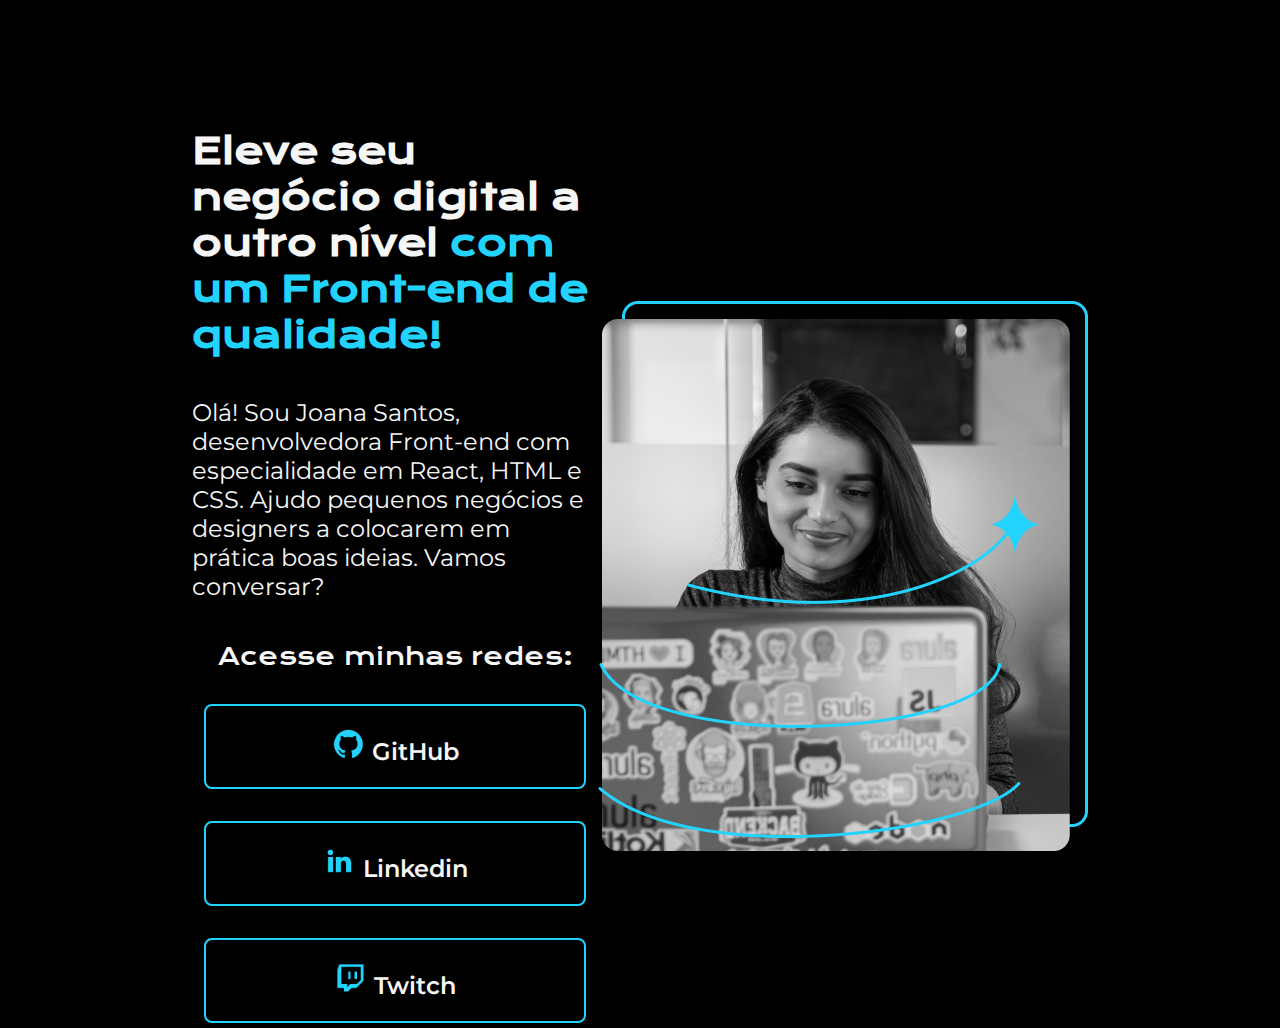
==== index.html @ f89adf10 "Commit inicial" ====
<!DOCTYPE html>
<html lang="pt-br">

<head>
    <meta charset="UTF-8">
    <meta http-equiv="X-UA-Compatible" content="IE=edge">
    <meta name="viewport" content="width=device-width, initial-scale=1.0">
    <title>Portifolio</title>
    <link rel="stylesheet" href="style.css">
</head>

<body>
    <header></header>
    <main class="apresentacao">
        <section class="apresentacao__conteudo">
            <h1 class="apresentacao__conteudo__titulo">
                Eleve seu negócio digital a outro nível
                <strong class="titulo-destaque">com um Front-end de qualidade!
                </strong>
            </h1>
            <p class="apresentacao__conteudo__texto">Olá! Sou Joana Santos, desenvolvedora
                Front-end com especialidade em React, HTML e
                CSS. Ajudo pequenos negócios e designers a
                colocarem em prática boas ideias. Vamos
                conversar?</p>
            <div class="apresentacao__links">
                <h2 class="apresentacao__links__subtitulo">Acesse minhas redes:</h2>
                <a class="apresentacao__links__link" href="https://github.com/rafaballerini">
                    <img src="./assets/github.png">
                    GitHub
                </a>
                <a class="apresentacao__links__link" href="https://linkedin.com/in/rafaellaballerini">
                    <img src="./assets/linkedin.png">
                    Linkedin
                </a>
                <a class="apresentacao__links__link" href="https://twitch.tv/guilimadev">
                    <img src="./assets/twitch.png">
                    Twitch
                </a>
            </div>
        </section>
        <img src="./assets/imagem.png" alt="Foto da Joana Santos programando">
    </main>
    <footer></footer>
</body>

</html>
---- style.css ----
@import url('https://fonts.googleapis.com/css2?family=Krona+One&family=Montserrat:wght@400;600&display=swap');

* {
    margin: 0;
    padding: 0;
}

body{
    height: 100vh;
    box-sizing: border-box;
    background-color: #000000;
    color: #F6F6F6;
}

.titulo-destaque {
    color: #22D4FD;
}

.apresentacao {
    display: flex;
    align-items: center;
    justify-content: space-between;
    margin: 10% 15%;
}

.apresentacao__conteudo {
    width: 615px;
    display: flex;
    flex-direction: column;
    gap: 40px;
}

.apresentacao__conteudo__titulo {
    font-size: 36px;
    font-family: "Krona One", sans-serif;
}

.apresentacao__conteudo__texto {
    font-size: 24px;
    font-family: "Montserrat", sans-serif;
}

.apresentacao__links {
    display: flex;
    justify-content: space-between;
    flex-direction: column;
    align-items: center;
    gap: 32px;
}

.apresentacao__links__subtitulo {
    font-family: "Krona One", sans-serif;
    font-weight: 400;
    font-size: 24px;
}

.apresentacao__links__link {
    /* background-color: #22D4FD; */
    border: 2px solid #22D4FD;
    width: 378px;
    text-align: center;
    border-radius: 8px;
    padding: 21.5px 0;
    font-size: 24px;
    font-family: "Montserrat", sans-serif;
    font-weight: 600;
    color: #F6F6F6;
    text-decoration: none;
}
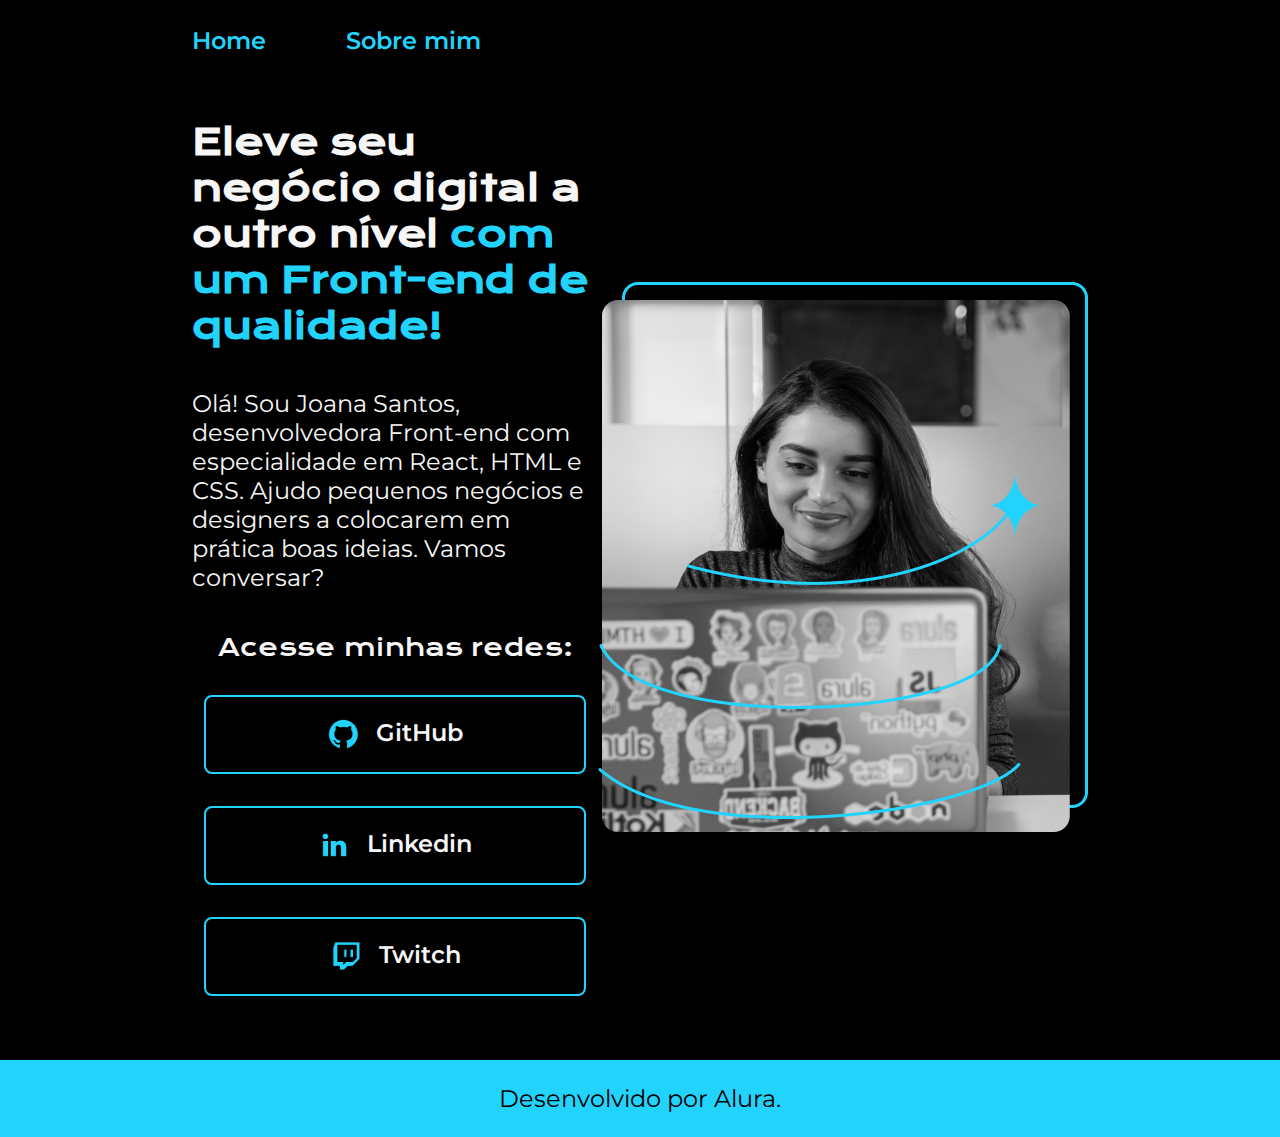
==== commit c992b06f: "acrescentou cabecalho" ====
--- a/index.html
+++ b/index.html
@@ -6,11 +6,16 @@
     <meta http-equiv="X-UA-Compatible" content="IE=edge">
     <meta name="viewport" content="width=device-width, initial-scale=1.0">
     <title>Portifolio</title>
-    <link rel="stylesheet" href="style.css">
+    <link rel="stylesheet" href="./styles/style.css">
 </head>
 
 <body>
-    <header></header>
+    <header class="cabecalho">
+        <nav class="cabecalho__menu">
+            <a class="cabecalho__menu__link" href="">Home</a>
+            <a class="cabecalho__menu__link" href="">Sobre mim</a>
+        </nav>
+    </header>
     <main class="apresentacao">
         <section class="apresentacao__conteudo">
             <h1 class="apresentacao__conteudo__titulo">
@@ -41,7 +46,9 @@
         </section>
         <img src="./assets/imagem.png" alt="Foto da Joana Santos programando">
     </main>
-    <footer></footer>
+    <footer class="rodape">
+        <p>Desenvolvido por Alura.</p>
+    </footer>
 </body>
 
 </html>--- a/styles/style.css
+++ b/styles/style.css
@@ -0,0 +1,114 @@
+@import url('https://fonts.googleapis.com/css2?family=Krona+One&family=Montserrat:wght@400;600&display=swap');
+
+* {
+    margin: 0;
+    padding: 0;
+}
+
+body {
+    /* height: 100vh; */
+    box-sizing: border-box;
+    background-color: #000000;
+    color: #F6F6F6;
+}
+
+.cabecalho {
+    padding: 2% 0% 0% 15%;
+}
+
+.cabecalho__menu {
+    display: flex;
+    gap: 80px;
+    /* justify-content: center; */
+    align-items: center;
+}
+
+.cabecalho__menu__link {
+    font-family: "Montserrat", sans-serif;
+    font-size: 24px;
+    font-weight: 600;
+    color: #22D4FD;
+    text-decoration: none;
+}
+
+.cabecalho__menu__link:hover {
+    /* cursor: pointer;
+    color: #007bff; */
+}
+
+.apresentacao {
+    display: flex;
+    align-items: center;
+    justify-content: space-between;
+    padding: 5% 15%;
+}
+
+.apresentacao__conteudo {
+    width: 615px;
+    display: flex;
+    flex-direction: column;
+    gap: 40px;
+}
+
+.apresentacao__conteudo__titulo {
+    font-size: 36px;
+    font-family: "Krona One", sans-serif;
+}
+
+.titulo-destaque {
+    color: #22D4FD;
+}
+
+.apresentacao__conteudo__texto {
+    font-size: 24px;
+    font-family: "Montserrat", sans-serif;
+}
+
+.apresentacao__links {
+    display: flex;
+    justify-content: space-between;
+    flex-direction: column;
+    align-items: center;
+    gap: 32px;
+}
+
+.apresentacao__links__subtitulo {
+    font-family: "Krona One", sans-serif;
+    font-weight: 400;
+    font-size: 24px;
+}
+
+.apresentacao__links__link {
+    /* background-color: #22D4FD; */
+    display: flex;
+    justify-content: center;
+    gap: 16px;
+    border: 2px solid #22D4FD;
+    width: 378px;
+    text-align: center;
+    border-radius: 8px;
+    padding: 21.5px 0;
+    font-size: 24px;
+    font-family: "Montserrat", sans-serif;
+    font-weight: 600;
+    color: #F6F6F6;
+    text-decoration: none;
+}
+
+.apresentacao__links__link:hover {
+    background-color: #272727;
+    /* padding: 24.5px; */
+    /* border: 2px solid blue; */
+    cursor: pointer;
+
+}
+
+.rodape {
+    padding: 24px;
+    color: #000000;
+    background-color: #22D4FD;
+    text-align: center;
+    font-family: "Montserrat", sans-serif;
+    font-size: 24px;
+    font-weight: 400;
+}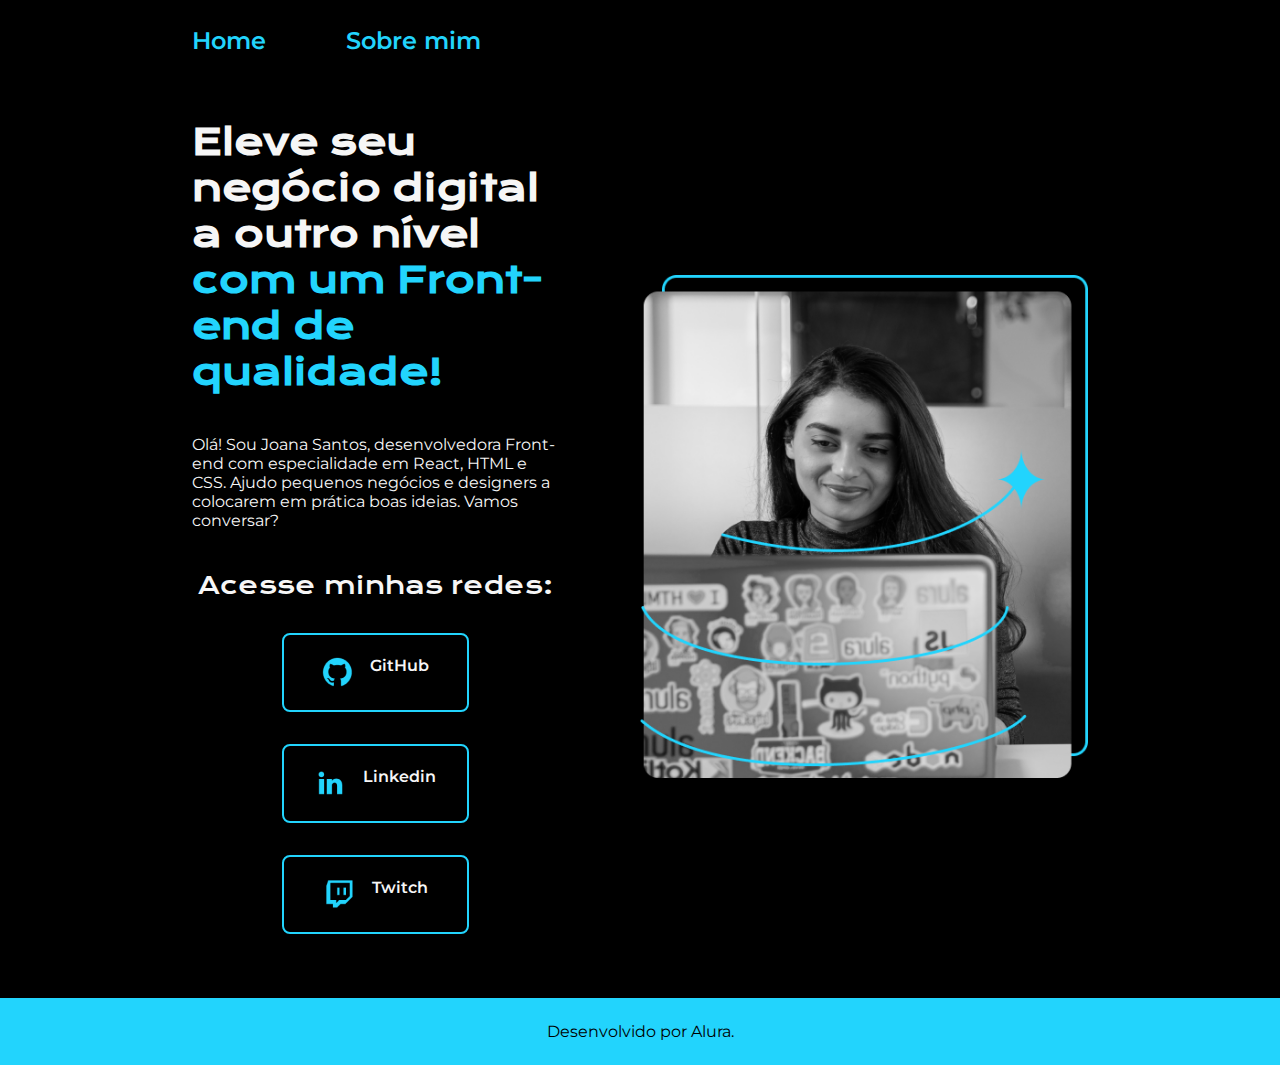
==== commit 0b86af79: "responsividade" ====
--- a/index.html
+++ b/index.html
@@ -12,8 +12,8 @@
 <body>
     <header class="cabecalho">
         <nav class="cabecalho__menu">
-            <a class="cabecalho__menu__link" href="">Home</a>
-            <a class="cabecalho__menu__link" href="">Sobre mim</a>
+            <a class="cabecalho__menu__link" href="index.html">Home</a>
+            <a class="cabecalho__menu__link" href="about.html">Sobre mim</a>
         </nav>
     </header>
     <main class="apresentacao">
@@ -30,21 +30,21 @@
                 conversar?</p>
             <div class="apresentacao__links">
                 <h2 class="apresentacao__links__subtitulo">Acesse minhas redes:</h2>
-                <a class="apresentacao__links__link" href="https://github.com/rafaballerini">
+                <a class="apresentacao__links__navegacao" href="https://github.com/rafaballerini">
                     <img src="./assets/github.png">
                     GitHub
                 </a>
-                <a class="apresentacao__links__link" href="https://linkedin.com/in/rafaellaballerini">
+                <a class="apresentacao__links__navegacao" href="https://linkedin.com/in/rafaellaballerini">
                     <img src="./assets/linkedin.png">
                     Linkedin
                 </a>
-                <a class="apresentacao__links__link" href="https://twitch.tv/guilimadev">
+                <a class="apresentacao__links__navegacao" href="https://twitch.tv/guilimadev">
                     <img src="./assets/twitch.png">
                     Twitch
                 </a>
             </div>
         </section>
-        <img src="./assets/imagem.png" alt="Foto da Joana Santos programando">
+        <img class="apresentacao__imagem" src="./assets/imagem.png" alt="Foto da Joana Santos programando">
     </main>
     <footer class="rodape">
         <p>Desenvolvido por Alura.</p>
--- a/styles/style.css
+++ b/styles/style.css
@@ -1,4 +1,14 @@
 @import url('https://fonts.googleapis.com/css2?family=Krona+One&family=Montserrat:wght@400;600&display=swap');
+
+:root {
+    --cor-primaria: #000000;
+    --cor-secundaria: #F6F6F6;
+    --cor-terciaria: #22D4FD;
+    --cor-hover: #272727;
+
+    --fonte-primaria: "Krona One", sans-serif;
+    --fonte-secundaria: "Montserrat", sans-serif;
+}
 
 * {
     margin: 0;
@@ -6,10 +16,9 @@
 }
 
 body {
-    /* height: 100vh; */
     box-sizing: border-box;
-    background-color: #000000;
-    color: #F6F6F6;
+    background-color: var(--cor-primaria);
+    color: var(--cor-secundaria);
 }
 
 .cabecalho {
@@ -19,21 +28,15 @@
 .cabecalho__menu {
     display: flex;
     gap: 80px;
-    /* justify-content: center; */
     align-items: center;
 }
 
 .cabecalho__menu__link {
-    font-family: "Montserrat", sans-serif;
-    font-size: 24px;
+    font-family: var(--fonte-secundaria);
+    font-size: 1.5rem;
     font-weight: 600;
-    color: #22D4FD;
+    color: var(--cor-terciaria);
     text-decoration: none;
-}
-
-.cabecalho__menu__link:hover {
-    /* cursor: pointer;
-    color: #007bff; */
 }
 
 .apresentacao {
@@ -41,27 +44,28 @@
     align-items: center;
     justify-content: space-between;
     padding: 5% 15%;
+    gap: 82px;
 }
 
 .apresentacao__conteudo {
-    width: 615px;
+    width: 50%;
     display: flex;
     flex-direction: column;
     gap: 40px;
 }
 
 .apresentacao__conteudo__titulo {
-    font-size: 36px;
-    font-family: "Krona One", sans-serif;
+    font-size: 2.25rem;
+    font-family: var(--fonte-primaria);
 }
 
 .titulo-destaque {
-    color: #22D4FD;
+    color: var(--cor-terciaria);
 }
 
 .apresentacao__conteudo__texto {
-    font-size: 24px;
-    font-family: "Montserrat", sans-serif;
+    font-size: 1, 5rem;
+    font-family: var(--fonte-secundaria);
 }
 
 .apresentacao__links {
@@ -73,42 +77,62 @@
 }
 
 .apresentacao__links__subtitulo {
-    font-family: "Krona One", sans-serif;
+    font-family: var(--fonte-primaria);
     font-weight: 400;
-    font-size: 24px;
+    font-size: 1, 5rem;
 }
 
-.apresentacao__links__link {
-    /* background-color: #22D4FD; */
+.apresentacao__links__navegacao {
     display: flex;
     justify-content: center;
     gap: 16px;
-    border: 2px solid #22D4FD;
-    width: 378px;
+    border: 2px solid var(--cor-terciaria);
+    width: 50%;
     text-align: center;
     border-radius: 8px;
+    font-size: 1, 5rem;
+    font-weight: 600;
     padding: 21.5px 0;
-    font-size: 24px;
-    font-family: "Montserrat", sans-serif;
-    font-weight: 600;
-    color: #F6F6F6;
     text-decoration: none;
+    color: var(--cor-secundaria);
+    font-family: var(--fonte-secundaria);
 }
 
 .apresentacao__links__link:hover {
-    background-color: #272727;
-    /* padding: 24.5px; */
-    /* border: 2px solid blue; */
+    background-color: var(--cor-hover);
     cursor: pointer;
 
 }
 
+.apresentacao__imagem {
+    width: 50%;
+}
+
 .rodape {
     padding: 24px;
-    color: #000000;
-    background-color: #22D4FD;
+    color: var(--cor-primaria);
+    background-color: var(--cor-terciaria);
     text-align: center;
-    font-family: "Montserrat", sans-serif;
-    font-size: 24px;
+    font-family: var(--fonte-secundaria);
+    font-size: 1, 5rem;
     font-weight: 400;
+}
+
+@media (max-width: 1200px) {
+    .cabecalho {
+        padding: 10%;
+    }
+
+    .cabecalho__menu {
+        justify-content: center;
+    }
+
+    .apresentacao {
+        flex-direction: column-reverse;
+        padding: 5%;
+    }
+
+    .apresentacao__conteudo {
+        width: auto;
+    }
 }